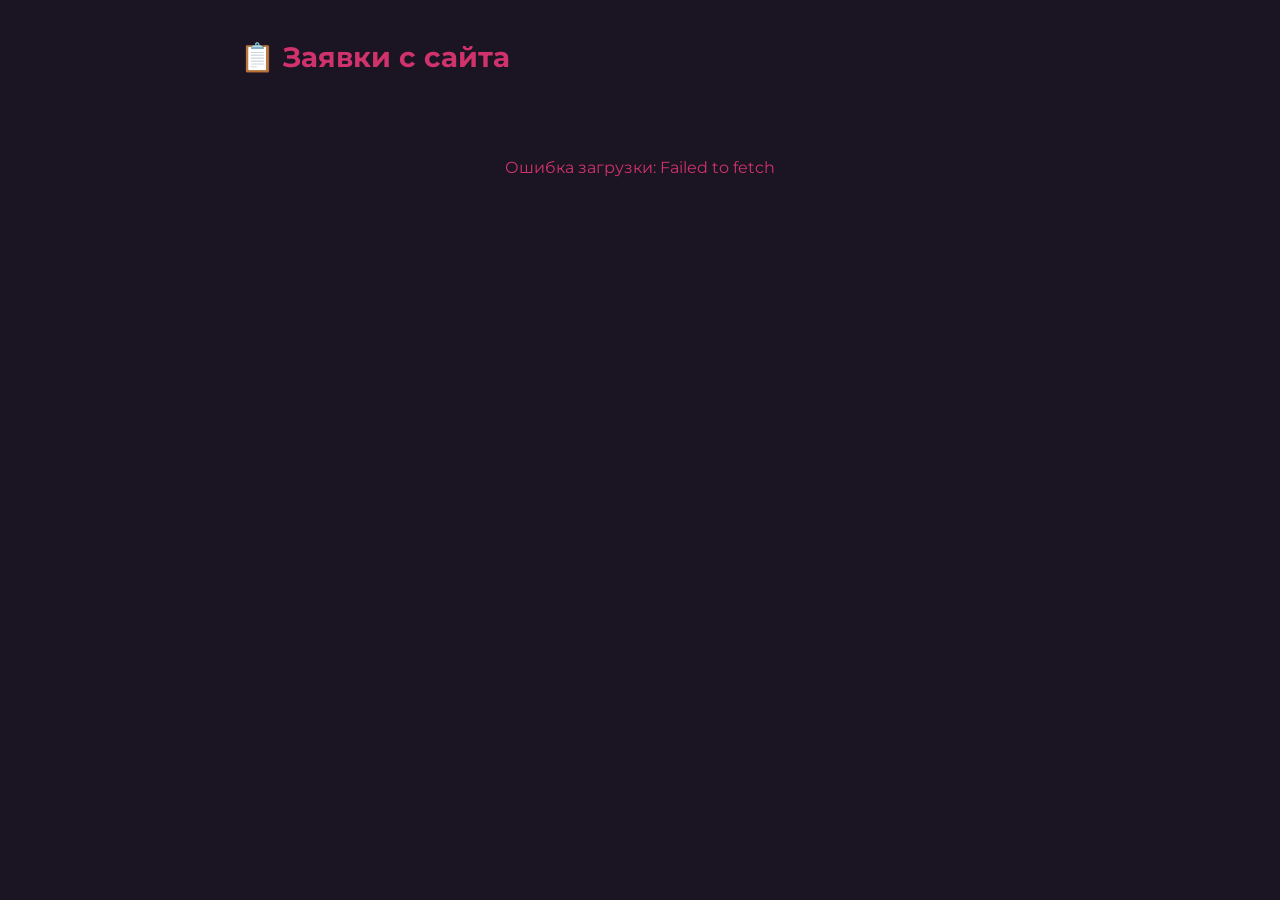
==== admin.html @ 4082be70 "Add admin panel for viewing applications" ====
<!DOCTYPE html>
<html lang="ru">
<head>
  <meta charset="UTF-8">
  <meta name="viewport" content="width=device-width, initial-scale=1.0">
  <title>Админ-панель — Заявки</title>
  <meta name="robots" content="noindex,nofollow">
  <link rel="preconnect" href="https://fonts.googleapis.com">
  <link rel="preconnect" href="https://fonts.gstatic.com" crossorigin>
  <link href="https://fonts.googleapis.com/css2?family=Montserrat:wght@400;500;600;700&display=swap" rel="stylesheet">
  <style>
    * { box-sizing: border-box; margin: 0; padding: 0; }
    body { font-family: 'Montserrat', Arial, sans-serif; background: #1a1423; color: #E5E5E5; padding: 40px 20px; }
    .container { max-width: 800px; margin: 0 auto; }
    h1 { font-size: 28px; margin-bottom: 24px; color: #D0336C; }
    .card { background: rgba(255,255,255,0.05); border: 1px solid rgba(255,255,255,0.1); border-radius: 12px; padding: 20px; margin-bottom: 16px; }
    .card-header { display: flex; justify-content: space-between; align-items: center; margin-bottom: 12px; }
    .card-name { font-size: 18px; font-weight: 700; }
    .card-date { font-size: 13px; opacity: 0.5; }
    .card-row { display: flex; gap: 8px; margin-bottom: 6px; font-size: 14px; }
    .card-label { opacity: 0.5; min-width: 80px; }
    .card-value { opacity: 0.9; }
    .empty { text-align: center; padding: 60px 20px; opacity: 0.5; }
    .empty h2 { font-size: 20px; margin-bottom: 8px; }
    .loading { text-align: center; padding: 60px; opacity: 0.6; }
    .error { text-align: center; padding: 60px; color: #D0336C; }
    .refresh { display: inline-block; padding: 10px 24px; background: #D0336C; color: #fff; border: none; border-radius: 25px; font-size: 14px; font-weight: 600; cursor: pointer; margin-bottom: 20px; transition: background .3s; }
    .refresh:hover { background: #b82c5e; }
    .stats { display: flex; gap: 16px; margin-bottom: 24px; flex-wrap: wrap; }
    .stat { background: rgba(255,255,255,0.05); border-radius: 10px; padding: 16px 24px; flex: 1; min-width: 120px; text-align: center; }
    .stat-num { font-size: 28px; font-weight: 700; color: #D0336C; }
    .stat-label { font-size: 12px; opacity: 0.5; margin-top: 4px; }
  </style>
</head>
<body>
  <div class="container">
    <h1>📋 Заявки с сайта</h1>
    <div id="app"></div>
  </div>
  <script>
    const tgToken = atob('ODg4MDMzNDAzNTpBQUhTZ0I4Z0NMTVM3OUJ3aEluOFpzU01RU0ZtWFpFTE1WWQ==');
    const chatId = '1163907662';

    function escapeHtml(text) {
      const div = document.createElement('div');
      div.textContent = text;
      return div.innerHTML;
    }

    function parseApp(text) {
      const lines = text.split('\n');
      let name = '', phone = '', email = '', message = '';
      lines.forEach(line => {
        if (line.startsWith('Имя:')) name = line.replace('Имя:', '').trim();
        if (line.startsWith('Телефон:')) phone = line.replace('Телефон:', '').trim();
        if (line.startsWith('Email:')) email = line.replace('Email:', '').trim();
        if (line.startsWith('Сообщение:')) message = line.replace('Сообщение:', '').trim();
      });
      return { name, phone, email, message };
    }

    function formatDate(ts) {
      const d = new Date(ts * 1000);
      return d.toLocaleString('ru-RU');
    }

    async function load() {
      const app = document.getElementById('app');
      app.innerHTML = '<div class="loading">Загрузка заявок...</div>';
      try {
        const res = await fetch(`https://api.telegram.org/bot${tgToken}/getUpdates`);
        const data = await res.json();
        if (!data.ok) throw new Error(data.description);
        const apps = data.result.filter(u => u.message && u.message.chat && String(u.message.chat.id) === chatId && u.message.text && !u.message.text.startsWith('/'));
        if (!apps.length) {
          app.innerHTML = '<div class="empty"><h2>Пока нет заявок</h2><p>Когда кто-то оставит заявку, она появится здесь.</p></div>';
          return;
        }
        let html = `<div class="stats"><div class="stat"><div class="stat-num">${apps.length}</div><div class="stat-label">Всего заявок</div></div></div>`;
        html += `<button class="refresh" onclick="load()">🔄 Обновить</button>`;
        apps.reverse().forEach(u => {
          const p = parseApp(u.message.text);
          html += `<div class="card">
            <div class="card-header">
              <div class="card-name">${escapeHtml(p.name || 'Без имени')}</div>
              <div class="card-date">${formatDate(u.message.date)}</div>
            </div>
            <div class="card-row"><span class="card-label">Телефон</span><span class="card-value">${escapeHtml(p.phone)}</span></div>
            <div class="card-row"><span class="card-label">Email</span><span class="card-value">${escapeHtml(p.email)}</span></div>
            ${p.message && p.message !== '—' ? `<div class="card-row"><span class="card-label">Сообщение</span><span class="card-value">${escapeHtml(p.message)}</span></div>` : ''}
          </div>`;
        });
        app.innerHTML = html;
      } catch(e) {
        app.innerHTML = `<div class="error">Ошибка загрузки: ${escapeHtml(e.message)}</div>`;
      }
    }
    load();
  </script>
</body>
</html>
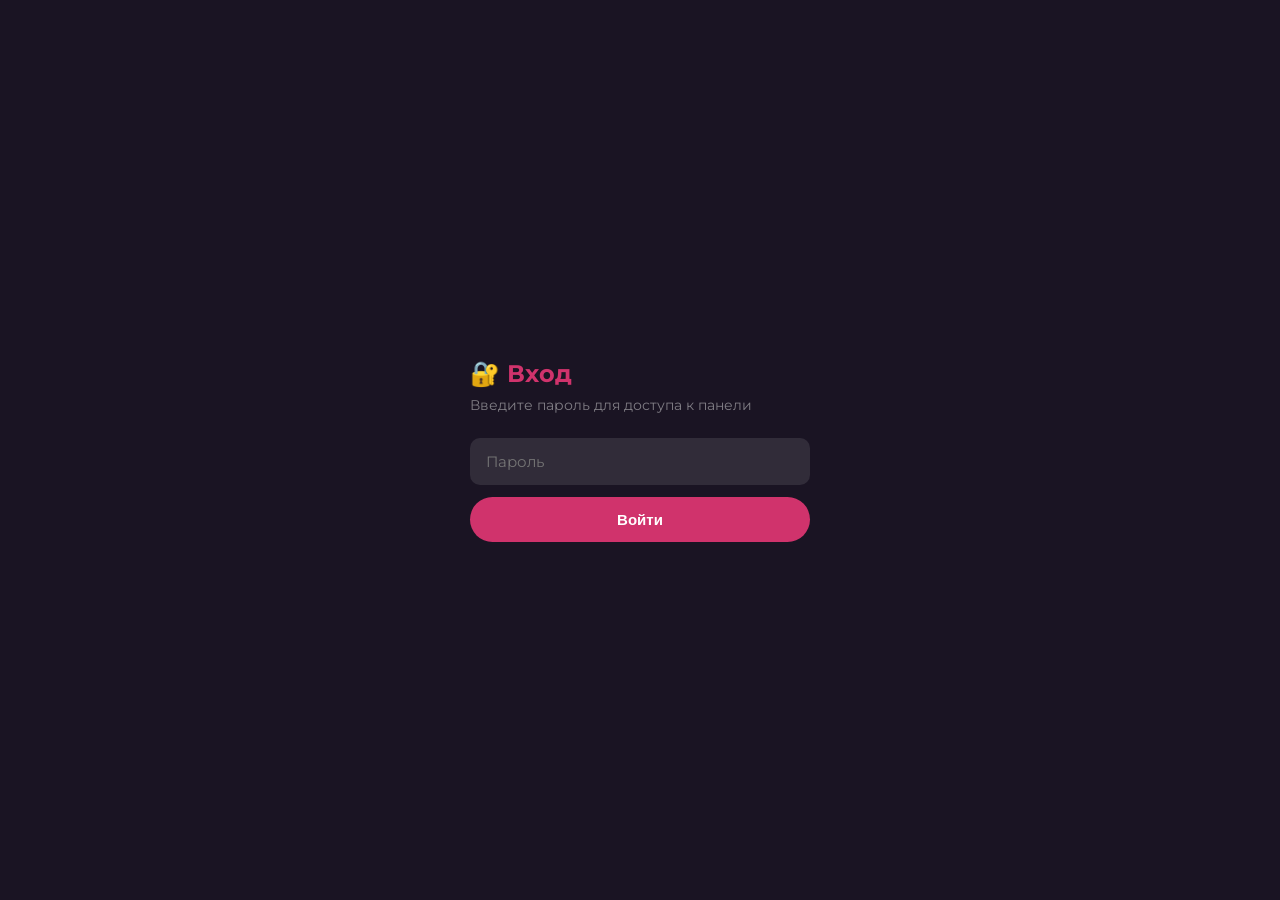
==== commit b4c0e254: "Add password-protected admin panel" ====
--- a/admin.html
+++ b/admin.html
@@ -1,101 +1,111 @@
-<!DOCTYPE html>
-<html lang="ru">
-<head>
-  <meta charset="UTF-8">
-  <meta name="viewport" content="width=device-width, initial-scale=1.0">
-  <title>Админ-панель — Заявки</title>
-  <meta name="robots" content="noindex,nofollow">
-  <link rel="preconnect" href="https://fonts.googleapis.com">
-  <link rel="preconnect" href="https://fonts.gstatic.com" crossorigin>
-  <link href="https://fonts.googleapis.com/css2?family=Montserrat:wght@400;500;600;700&display=swap" rel="stylesheet">
-  <style>
-    * { box-sizing: border-box; margin: 0; padding: 0; }
-    body { font-family: 'Montserrat', Arial, sans-serif; background: #1a1423; color: #E5E5E5; padding: 40px 20px; }
-    .container { max-width: 800px; margin: 0 auto; }
-    h1 { font-size: 28px; margin-bottom: 24px; color: #D0336C; }
-    .card { background: rgba(255,255,255,0.05); border: 1px solid rgba(255,255,255,0.1); border-radius: 12px; padding: 20px; margin-bottom: 16px; }
-    .card-header { display: flex; justify-content: space-between; align-items: center; margin-bottom: 12px; }
-    .card-name { font-size: 18px; font-weight: 700; }
-    .card-date { font-size: 13px; opacity: 0.5; }
-    .card-row { display: flex; gap: 8px; margin-bottom: 6px; font-size: 14px; }
-    .card-label { opacity: 0.5; min-width: 80px; }
-    .card-value { opacity: 0.9; }
-    .empty { text-align: center; padding: 60px 20px; opacity: 0.5; }
-    .empty h2 { font-size: 20px; margin-bottom: 8px; }
-    .loading { text-align: center; padding: 60px; opacity: 0.6; }
-    .error { text-align: center; padding: 60px; color: #D0336C; }
-    .refresh { display: inline-block; padding: 10px 24px; background: #D0336C; color: #fff; border: none; border-radius: 25px; font-size: 14px; font-weight: 600; cursor: pointer; margin-bottom: 20px; transition: background .3s; }
-    .refresh:hover { background: #b82c5e; }
-    .stats { display: flex; gap: 16px; margin-bottom: 24px; flex-wrap: wrap; }
-    .stat { background: rgba(255,255,255,0.05); border-radius: 10px; padding: 16px 24px; flex: 1; min-width: 120px; text-align: center; }
-    .stat-num { font-size: 28px; font-weight: 700; color: #D0336C; }
-    .stat-label { font-size: 12px; opacity: 0.5; margin-top: 4px; }
-  </style>
-</head>
-<body>
-  <div class="container">
-    <h1>📋 Заявки с сайта</h1>
-    <div id="app"></div>
+<!DOCTYPE html><html lang="ru"><head><meta charset="UTF-8"><meta name="viewport" content="width=device-width,initial-scale=1.0"><title>Админ-панель</title><meta name="robots" content="noindex,nofollow"><link rel="preconnect" href="https://fonts.googleapis.com"><link rel="preconnect" href="https://fonts.gstatic.com" crossorigin><link href="https://fonts.googleapis.com/css2?family=Montserrat:wght@400;500;600;700&display=swap" rel="stylesheet"><style>
+*{box-sizing:border-box;margin:0;padding:0}body{font-family:'Montserrat',Arial,sans-serif;background:#1a1423;color:#E5E5E5;min-height:100vh;display:flex;align-items:center;justify-content:center}
+.login-wrap{max-width:380px;width:100%;padding:20px}
+.login-wrap h1{font-size:24px;margin-bottom:8px;color:#D0336C}
+.login-wrap p{font-size:14px;opacity:.5;margin-bottom:24px}
+.login-input{width:100%;padding:14px 16px;font-family:inherit;font-size:15px;border:none;border-radius:10px;background:rgba(255,255,255,.1);color:#E5E5E5;outline:none;margin-bottom:12px}
+.login-input:focus{background:rgba(255,255,255,.15)}
+.login-btn{width:100%;padding:14px;background:#D0336C;color:#fff;border:none;border-radius:25px;font-size:15px;font-weight:600;cursor:pointer;transition:background .3s}
+.login-btn:hover{background:#b82c5e}
+.login-error{color:#D0336C;font-size:13px;margin-top:10px;text-align:center;display:none}
+.container{max-width:800px;width:100%;padding:40px 20px;margin:0 auto;display:none}
+h1{font-size:28px;margin-bottom:24px;color:#D0336C}
+.card{background:rgba(255,255,255,.05);border:1px solid rgba(255,255,255,.1);border-radius:12px;padding:20px;margin-bottom:16px}
+.card-header{display:flex;justify-content:space-between;align-items:center;margin-bottom:12px}
+.card-name{font-size:18px;font-weight:700}
+.card-date{font-size:13px;opacity:.5}
+.card-row{display:flex;gap:8px;margin-bottom:6px;font-size:14px}
+.card-label{opacity:.5;min-width:80px}
+.card-value{opacity:.9}
+.empty{text-align:center;padding:60px 20px;opacity:.5}
+.empty h2{font-size:20px;margin-bottom:8px}
+.loading{text-align:center;padding:60px;opacity:.6}
+.error{text-align:center;padding:60px;color:#D0336C}
+.refresh{display:inline-block;padding:10px 24px;background:#D0336C;color:#fff;border:none;border-radius:25px;font-size:14px;font-weight:600;cursor:pointer;margin-bottom:20px;transition:background .3s}
+.refresh:hover{background:#b82c5e}.logout{display:inline-block;padding:10px 24px;background:transparent;color:#E5E5E5;border:1px solid rgba(255,255,255,.2);border-radius:25px;font-size:14px;cursor:pointer;margin-left:10px;transition:background .3s}
+.logout:hover{background:rgba(255,255,255,.05)}
+.stats{display:flex;gap:16px;margin-bottom:24px;flex-wrap:wrap}
+.stat{background:rgba(255,255,255,.05);border-radius:10px;padding:16px 24px;flex:1;min-width:120px;text-align:center}
+.stat-num{font-size:28px;font-weight:700;color:#D0336C}
+.stat-label{font-size:12px;opacity:.5;margin-top:4px}
+.toolbar{display:flex;align-items:center;margin-bottom:20px}
+</style></head><body>
+
+<div class="login-wrap" id="loginWrap">
+  <h1>🔐 Вход</h1>
+  <p>Введите пароль для доступа к панели</p>
+  <input type="password" class="login-input" id="passInput" placeholder="Пароль" onkeydown="if(event.key==='Enter')checkPass()">
+  <button class="login-btn" onclick="checkPass()">Войти</button>
+  <div class="login-error" id="loginError">Неверный пароль</div>
+</div>
+
+<div class="container" id="adminPanel">
+  <h1>📋 Заявки с сайта</h1>
+  <div class="toolbar">
+    <button class="refresh" onclick="load()">🔄 Обновить</button>
+    <button class="logout" onclick="logout()">Выйти</button>
   </div>
-  <script>
-    const tgToken = atob('ODg4MDMzNDAzNTpBQUhTZ0I4Z0NMTVM3OUJ3aEluOFpzU01RU0ZtWFpFTE1WWQ==');
-    const chatId = '1163907662';
+  <div id="app"><div class="loading">Загрузка заявок...</div></div>
+</div>
 
-    function escapeHtml(text) {
-      const div = document.createElement('div');
-      div.textContent = text;
-      return div.innerHTML;
-    }
+<script>
+const tgToken = atob('ODg4MDMzNDAzNTpBQUhTZ0I4Z0NMTVM3OUJ3aEluOFpzU01RU0ZtWFpFTE1WWQ==');
+const chatId = '1163907662';
 
-    function parseApp(text) {
-      const lines = text.split('\n');
-      let name = '', phone = '', email = '', message = '';
-      lines.forEach(line => {
-        if (line.startsWith('Имя:')) name = line.replace('Имя:', '').trim();
-        if (line.startsWith('Телефон:')) phone = line.replace('Телефон:', '').trim();
-        if (line.startsWith('Email:')) email = line.replace('Email:', '').trim();
-        if (line.startsWith('Сообщение:')) message = line.replace('Сообщение:', '').trim();
-      });
-      return { name, phone, email, message };
-    }
+function checkPass() {
+  const pass = document.getElementById('passInput').value;
+  if (pass === 'admin123') {
+    document.getElementById('loginWrap').style.display = 'none';
+    document.getElementById('adminPanel').style.display = 'block';
+    document.cookie = 'admin_auth=1;path=/;max-age=' + (86400*7);
+    load();
+  } else {
+    document.getElementById('loginError').style.display = 'block';
+  }
+}
 
-    function formatDate(ts) {
-      const d = new Date(ts * 1000);
-      return d.toLocaleString('ru-RU');
-    }
+function logout() {
+  document.cookie = 'admin_auth=;path=/;max-age=0';
+  document.getElementById('adminPanel').style.display = 'none';
+  document.getElementById('loginWrap').style.display = 'block';
+  document.getElementById('passInput').value = '';
+  document.getElementById('loginError').style.display = 'none';
+}
 
-    async function load() {
-      const app = document.getElementById('app');
-      app.innerHTML = '<div class="loading">Загрузка заявок...</div>';
-      try {
-        const res = await fetch(`https://api.telegram.org/bot${tgToken}/getUpdates`);
-        const data = await res.json();
-        if (!data.ok) throw new Error(data.description);
-        const apps = data.result.filter(u => u.message && u.message.chat && String(u.message.chat.id) === chatId && u.message.text && !u.message.text.startsWith('/'));
-        if (!apps.length) {
-          app.innerHTML = '<div class="empty"><h2>Пока нет заявок</h2><p>Когда кто-то оставит заявку, она появится здесь.</p></div>';
-          return;
-        }
-        let html = `<div class="stats"><div class="stat"><div class="stat-num">${apps.length}</div><div class="stat-label">Всего заявок</div></div></div>`;
-        html += `<button class="refresh" onclick="load()">🔄 Обновить</button>`;
-        apps.reverse().forEach(u => {
-          const p = parseApp(u.message.text);
-          html += `<div class="card">
-            <div class="card-header">
-              <div class="card-name">${escapeHtml(p.name || 'Без имени')}</div>
-              <div class="card-date">${formatDate(u.message.date)}</div>
-            </div>
-            <div class="card-row"><span class="card-label">Телефон</span><span class="card-value">${escapeHtml(p.phone)}</span></div>
-            <div class="card-row"><span class="card-label">Email</span><span class="card-value">${escapeHtml(p.email)}</span></div>
-            ${p.message && p.message !== '—' ? `<div class="card-row"><span class="card-label">Сообщение</span><span class="card-value">${escapeHtml(p.message)}</span></div>` : ''}
-          </div>`;
-        });
-        app.innerHTML = html;
-      } catch(e) {
-        app.innerHTML = `<div class="error">Ошибка загрузки: ${escapeHtml(e.message)}</div>`;
-      }
-    }
-    load();
-  </script>
-</body>
-</html>
+if (document.cookie.split(';').some(c => c.trim().startsWith('admin_auth=1'))) {
+  document.getElementById('loginWrap').style.display = 'none';
+  document.getElementById('adminPanel').style.display = 'block';
+  load();
+}
+
+function escapeHtml(t){const d=document.createElement('div');d.textContent=t;return d.innerHTML}
+function formatDate(ts){return new Date(ts*1000).toLocaleString('ru-RU')}
+
+function parseApp(text) {
+  const lines = text.split('\n'); let name='',phone='',email='',message='';
+  lines.forEach(l=>{
+    if(l.startsWith('Имя:')) name=l.replace('Имя:','').trim();
+    if(l.startsWith('Телефон:')) phone=l.replace('Телефон:','').trim();
+    if(l.startsWith('Email:')) email=l.replace('Email:','').trim();
+    if(l.startsWith('Сообщение:')) message=l.replace('Сообщение:','').trim();
+  });
+  return {name,phone,email,message};
+}
+
+async function load() {
+  const app=document.getElementById('app');app.innerHTML='<div class="loading">Загрузка заявок...</div>';
+  try{
+    const res=await fetch(`https://api.telegram.org/bot${tgToken}/getUpdates`);
+    const d=await res.json();if(!d.ok)throw new Error(d.description);
+    const apps=d.result.filter(u=>u.message&&u.message.chat&&String(u.message.chat.id)===chatId&&u.message.text&&!u.message.text.startsWith('/'));
+    if(!apps.length){app.innerHTML='<div class="empty"><h2>Пока нет заявок</h2><p>Когда кто-то оставит заявку, она появится здесь.</p></div>';return}
+    let html=`<div class="stats"><div class="stat"><div class="stat-num">${apps.length}</div><div class="stat-label">Всего заявок</div></div></div>`;
+    apps.reverse().forEach(u=>{
+      const p=parseApp(u.message.text);
+      html+=`<div class="card"><div class="card-header"><div class="card-name">${escapeHtml(p.name||'Без имени')}</div><div class="card-date">${formatDate(u.message.date)}</div></div><div class="card-row"><span class="card-label">Телефон</span><span class="card-value">${escapeHtml(p.phone)}</span></div><div class="card-row"><span class="card-label">Email</span><span class="card-value">${escapeHtml(p.email)}</span></div>${p.message&&p.message!=='—'?`<div class="card-row"><span class="card-label">Сообщение</span><span class="card-value">${escapeHtml(p.message)}</span></div>`:''}</div>`
+    });
+    app.innerHTML=html;
+  }catch(e){app.innerHTML=`<div class="error">Ошибка загрузки: ${escapeHtml(e.message)}</div>`}
+}
+</script>
+</body></html>
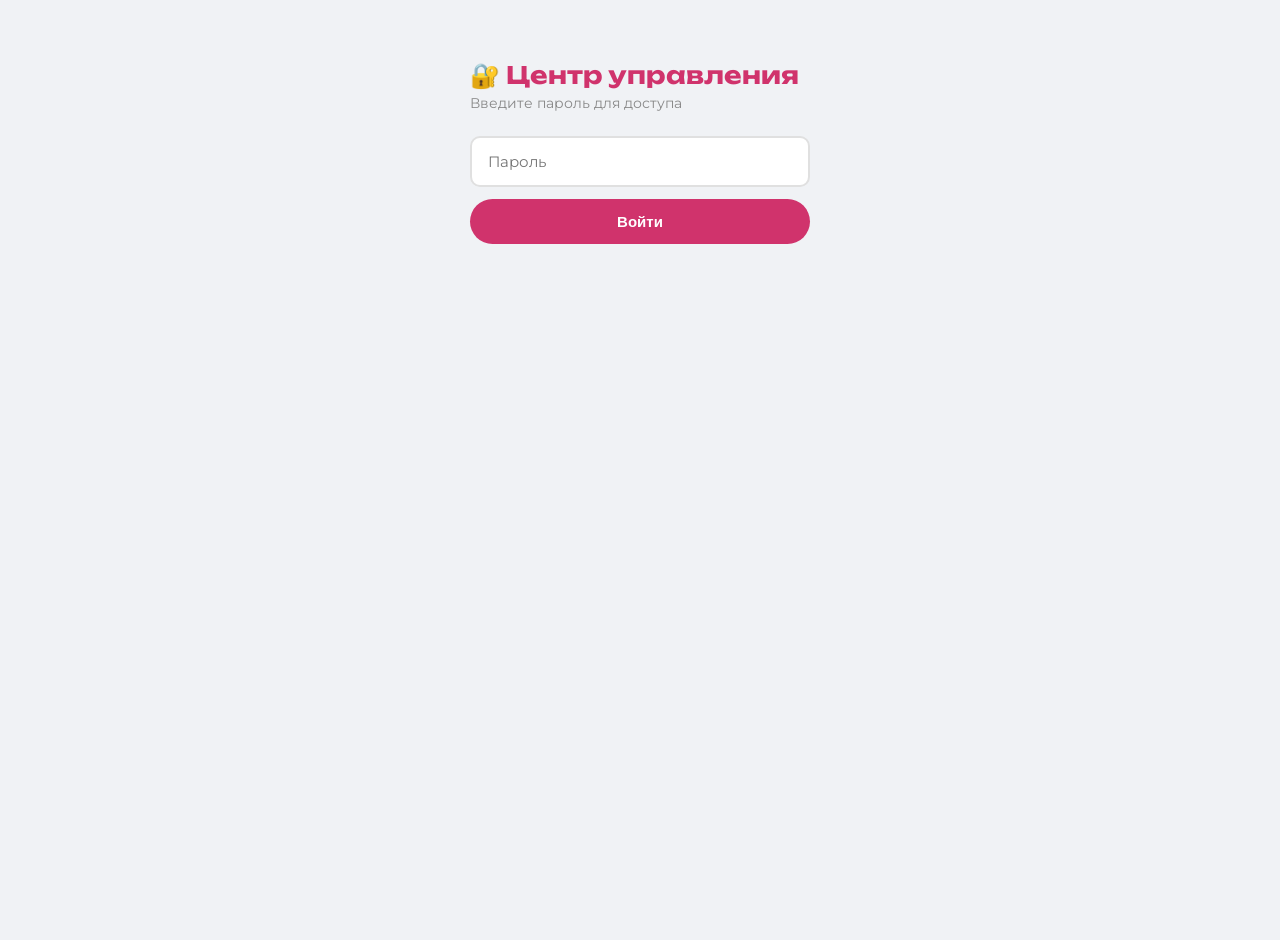
==== commit 220e01da: "Redesign admin panel: spaceship cockpit dashboard" ====
--- a/admin.html
+++ b/admin.html
@@ -1,111 +1,150 @@
-<!DOCTYPE html><html lang="ru"><head><meta charset="UTF-8"><meta name="viewport" content="width=device-width,initial-scale=1.0"><title>Админ-панель</title><meta name="robots" content="noindex,nofollow"><link rel="preconnect" href="https://fonts.googleapis.com"><link rel="preconnect" href="https://fonts.gstatic.com" crossorigin><link href="https://fonts.googleapis.com/css2?family=Montserrat:wght@400;500;600;700&display=swap" rel="stylesheet"><style>
-*{box-sizing:border-box;margin:0;padding:0}body{font-family:'Montserrat',Arial,sans-serif;background:#1a1423;color:#E5E5E5;min-height:100vh;display:flex;align-items:center;justify-content:center}
-.login-wrap{max-width:380px;width:100%;padding:20px}
-.login-wrap h1{font-size:24px;margin-bottom:8px;color:#D0336C}
-.login-wrap p{font-size:14px;opacity:.5;margin-bottom:24px}
-.login-input{width:100%;padding:14px 16px;font-family:inherit;font-size:15px;border:none;border-radius:10px;background:rgba(255,255,255,.1);color:#E5E5E5;outline:none;margin-bottom:12px}
-.login-input:focus{background:rgba(255,255,255,.15)}
+<!DOCTYPE html><html lang="ru"><head><meta charset="UTF-8"><meta name="viewport" content="width=device-width,initial-scale=1.0"><title>Центр управления — Tretyakov Coach</title><meta name="robots" content="noindex,nofollow"><link rel="preconnect" href="https://fonts.googleapis.com"><link rel="preconnect" href="https://fonts.gstatic.com" crossorigin><link href="https://fonts.googleapis.com/css2?family=Montserrat:wght@400;500;600;700&family=Unbounded:wght@700&display=swap" rel="stylesheet"><style>
+*{box-sizing:border-box;margin:0;padding:0}
+body{font-family:'Montserrat',Arial,sans-serif;background:#f0f2f5;color:#1a1a2e;min-height:100vh}
+::-webkit-scrollbar{width:6px}::-webkit-scrollbar-track{background:transparent}::-webkit-scrollbar-thumb{background:#ccc;border-radius:3px}
+
+/* Login */
+.login-wrap{max-width:380px;width:100%;padding:20px;margin:40px auto}
+.login-wrap h1{font-family:'Unbounded',sans-serif;font-size:24px;margin-bottom:4px;color:#D0336C}
+.login-wrap p{font-size:14px;color:#888;margin-bottom:24px}
+.login-input{width:100%;padding:14px 16px;font-family:inherit;font-size:15px;border:2px solid #e0e0e0;border-radius:10px;background:#fff;color:#1a1a2e;outline:none;margin-bottom:12px;transition:border-color .3s}
+.login-input:focus{border-color:#D0336C}
 .login-btn{width:100%;padding:14px;background:#D0336C;color:#fff;border:none;border-radius:25px;font-size:15px;font-weight:600;cursor:pointer;transition:background .3s}
 .login-btn:hover{background:#b82c5e}
+.login-btn+.login-btn{margin-top:8px;background:transparent;border:2px solid #ddd;color:#666}
+.login-btn+.login-btn:hover{background:#f5f5f5}
 .login-error{color:#D0336C;font-size:13px;margin-top:10px;text-align:center;display:none}
-.container{max-width:800px;width:100%;padding:40px 20px;margin:0 auto;display:none}
-h1{font-size:28px;margin-bottom:24px;color:#D0336C}
-.card{background:rgba(255,255,255,.05);border:1px solid rgba(255,255,255,.1);border-radius:12px;padding:20px;margin-bottom:16px}
-.card-header{display:flex;justify-content:space-between;align-items:center;margin-bottom:12px}
-.card-name{font-size:18px;font-weight:700}
-.card-date{font-size:13px;opacity:.5}
-.card-row{display:flex;gap:8px;margin-bottom:6px;font-size:14px}
-.card-label{opacity:.5;min-width:80px}
-.card-value{opacity:.9}
-.empty{text-align:center;padding:60px 20px;opacity:.5}
-.empty h2{font-size:20px;margin-bottom:8px}
-.loading{text-align:center;padding:60px;opacity:.6}
+
+/* Dashboard */
+.header{background:#fff;border-bottom:1px solid #e8e8e8;padding:16px 24px;display:flex;align-items:center;justify-content:space-between;flex-wrap:wrap;gap:12px}
+.header h1{font-family:'Unbounded',sans-serif;font-size:18px;color:#1a1a2e;letter-spacing:1px}
+.header h1 span{color:#D0336C}
+.header-actions{display:flex;gap:8px;flex-wrap:wrap}
+.header-btn{padding:8px 18px;border-radius:20px;font-size:13px;font-weight:600;cursor:pointer;transition:all .3s;border:none;font-family:inherit}
+.header-btn.primary{background:#D0336C;color:#fff}
+.header-btn.primary:hover{background:#b82c5e}
+.header-btn.secondary{background:#f0f2f5;color:#555}
+.header-btn.secondary:hover{background:#e0e0e0}
+.header-btn.outline{background:transparent;border:1.5px solid #ddd;color:#666}
+.header-btn.outline:hover{background:#f5f5f5}
+
+.dashboard{padding:24px;max-width:1200px;margin:0 auto}
+
+/* Stats Grid */
+.stats-grid{display:grid;grid-template-columns:repeat(auto-fit,minmax(200px,1fr));gap:16px;margin-bottom:24px}
+.stat-card{background:#fff;border-radius:14px;padding:20px;border:1px solid #e8e8e8;position:relative;overflow:hidden}
+.stat-card::before{content:'';position:absolute;top:0;left:0;right:0;height:3px;background:#D0336C;opacity:.5}
+.stat-card .stat-icon{font-size:24px;margin-bottom:8px}
+.stat-card .stat-value{font-size:28px;font-weight:700;color:#1a1a2e;font-family:'Unbounded',sans-serif}
+.stat-card .stat-label{font-size:12px;color:#999;margin-top:4px;text-transform:uppercase;letter-spacing:1px}
+.stat-card .stat-trend{font-size:11px;margin-top:6px;color:#4CAF50}
+
+/* Content Tabs */
+.tabs{display:flex;gap:4px;margin-bottom:20px;background:#fff;border-radius:12px;padding:4px;border:1px solid #e8e8e8;flex-wrap:wrap}
+.tab{padding:10px 20px;border-radius:10px;font-size:13px;font-weight:600;cursor:pointer;transition:all .3s;background:transparent;color:#888;border:none;font-family:inherit}
+.tab:hover{color:#1a1a2e;background:#f5f5f5}
+.tab.active{background:#D0336C;color:#fff}
+.tab.active:hover{background:#b82c5e}
+
+/* Cards */
+.card{background:#fff;border-radius:14px;padding:20px;margin-bottom:14px;border:1px solid #e8e8e8;transition:box-shadow .3s}
+.card:hover{box-shadow:0 4px 20px rgba(0,0,0,.04)}
+.card-header{display:flex;justify-content:space-between;align-items:center;margin-bottom:10px}
+.card-name{font-size:16px;font-weight:600;color:#1a1a2e}
+.card-date{font-size:12px;color:#aaa}
+.card-row{display:flex;gap:8px;margin-bottom:4px;font-size:14px}
+.card-label{color:#999;min-width:80px}
+.card-value{color:#1a1a2e}
+
+.empty{text-align:center;padding:60px 20px;color:#999}
+.empty h2{font-size:18px;margin-bottom:8px;color:#666}
+.loading{text-align:center;padding:60px;color:#999}
 .error{text-align:center;padding:60px;color:#D0336C}
-.refresh{display:inline-block;padding:10px 24px;background:#D0336C;color:#fff;border:none;border-radius:25px;font-size:14px;font-weight:600;cursor:pointer;margin-bottom:20px;transition:background .3s}
-.refresh:hover{background:#b82c5e}.logout{display:inline-block;padding:10px 24px;background:transparent;color:#E5E5E5;border:1px solid rgba(255,255,255,.2);border-radius:25px;font-size:14px;cursor:pointer;margin-left:10px;transition:background .3s}
-.logout:hover{background:rgba(255,255,255,.05)}
-.stats{display:flex;gap:16px;margin-bottom:24px;flex-wrap:wrap}
-.stat{background:rgba(255,255,255,.05);border-radius:10px;padding:16px 24px;flex:1;min-width:120px;text-align:center}
-.stat-num{font-size:28px;font-weight:700;color:#D0336C}
-.stat-label{font-size:12px;opacity:.5;margin-top:4px}
-.toolbar{display:flex;align-items:center;margin-bottom:20px}
+
+/* Drafts */
+.draft-item{display:flex;justify-content:space-between;align-items:center;padding:12px 16px;background:#fafafa;border-radius:10px;margin-bottom:8px}
+.draft-field{font-size:13px;color:#999;min-width:100px}
+.draft-value{font-size:14px;color:#1a1a2e;font-weight:500;word-break:break-word}
+
+/* Modal */
+.modal-overlay{display:none;position:fixed;inset:0;background:rgba(0,0,0,.4);align-items:center;justify-content:center;z-index:999;padding:20px}
+.modal-overlay.active{display:flex}
+.modal{background:#fff;border-radius:16px;padding:32px;max-width:420px;width:100%;box-shadow:0 20px 60px rgba(0,0,0,.1)}
+.modal h2{font-size:20px;margin-bottom:16px}
+.modal .login-input{margin-bottom:12px}
+.modal .login-error{margin-bottom:8px}
 </style></head><body>
 
 <div class="login-wrap" id="loginWrap">
-  <h1>🔐 Вход</h1>
-  <p>Введите пароль для доступа к панели</p>
+  <h1>🔐 Центр управления</h1>
+  <p>Введите пароль для доступа</p>
   <input type="password" class="login-input" id="passInput" placeholder="Пароль" onkeydown="if(event.key==='Enter')checkPass()">
   <button class="login-btn" onclick="checkPass()">Войти</button>
   <div class="login-error" id="loginError">Неверный пароль</div>
 </div>
 
-<div class="container" id="adminPanel">
-  <h1>📋 Заявки с сайта</h1>
-  <div class="toolbar">
-    <button class="refresh" onclick="load()">🔄 Обновить</button>
-    <button class="logout" onclick="logout()">Выйти</button>
+<div id="dashboardWrap" style="display:none">
+  <div class="header">
+    <h1>🚀 <span>Tretyakov</span> Coach · Центр управления</h1>
+    <div class="header-actions">
+      <button class="header-btn primary" onclick="load()">🔄 Обновить</button>
+      <button class="header-btn outline" onclick="showSettings()">⚙️</button>
+      <button class="header-btn secondary" onclick="logout()">Выйти</button>
+    </div>
   </div>
-  <div id="app"><div class="loading">Загрузка заявок...</div></div>
+  <div class="dashboard">
+    <div class="stats-grid" id="statsGrid">
+      <div class="stat-card"><div class="stat-icon">📩</div><div class="stat-value" id="statApps">0</div><div class="stat-label">Заявок</div></div>
+      <div class="stat-card"><div class="stat-icon">📝</div><div class="stat-value" id="statDrafts">0</div><div class="stat-label">Черновиков</div></div>
+      <div class="stat-card"><div class="stat-icon">👥</div><div class="stat-value" id="statVisitors">—</div><div class="stat-label">Посетителей сегодня</div></div>
+      <div class="stat-card"><div class="stat-icon">📄</div><div class="stat-value" id="statViews">—</div><div class="stat-label">Просмотров</div></div>
+    </div>
+
+    <div class="tabs" id="tabs">
+      <button class="tab active" onclick="switchTab('requests',this)">📩 Заявки</button>
+      <button class="tab" onclick="switchTab('drafts',this)">📝 Черновики</button>
+    </div>
+    <div id="app"><div class="loading">Загрузка...</div></div>
+  </div>
+</div>
+
+<div class="modal-overlay" id="settingsModal">
+  <div class="modal">
+    <h2>⚙️ Настройки</h2>
+    <input type="password" class="login-input" id="oldPass" placeholder="Старый пароль">
+    <input type="password" class="login-input" id="newPass" placeholder="Новый пароль">
+    <input type="password" class="login-input" id="confirmPass" placeholder="Повторите пароль">
+    <div class="login-error" id="settingsError"></div>
+    <button class="login-btn" onclick="changePass()">Сохранить</button>
+    <button class="login-btn" onclick="closeSettings()">Отмена</button>
+  </div>
 </div>
 
 <script>
-const tgToken = atob('ODg4MDMzNDAzNTpBQUhTZ0I4Z0NMTVM3OUJ3aEluOFpzU01RU0ZtWFpFTE1WWQ==');
-const chatId = '1163907662';
+var tgToken = atob('ODg4MDMzNDAzNTpBQUhTZ0I4Z0NMTVM3OUJ3aEluOFpzU01RU0ZtWFpFTE1WWQ==');
+var chatId = '1163907662';
+var currentTab = 'requests';
 
-function checkPass() {
-  const pass = document.getElementById('passInput').value;
-  if (pass === 'admin123') {
-    document.getElementById('loginWrap').style.display = 'none';
-    document.getElementById('adminPanel').style.display = 'block';
-    document.cookie = 'admin_auth=1;path=/;max-age=' + (86400*7);
-    load();
-  } else {
-    document.getElementById('loginError').style.display = 'block';
-  }
-}
+function checkPass(){var p=document.getElementById('passInput').value;var ap=localStorage.getItem('admin_pass')||'admin123';if(p===ap){document.getElementById('loginWrap').style.display='none';document.getElementById('dashboardWrap').style.display='block';document.cookie='admin_auth=1;path=/;max-age='+(86400*7);load()}else{document.getElementById('loginError').style.display='block'}}
+function logout(){document.cookie='admin_auth=;path=/;max-age=0';document.getElementById('dashboardWrap').style.display='none';document.getElementById('loginWrap').style.display='block';document.getElementById('passInput').value='';document.getElementById('loginError').style.display='none'}
+if(document.cookie.split(';').some(function(c){return c.trim().startsWith('admin_auth=1')})){document.getElementById('loginWrap').style.display='none';document.getElementById('dashboardWrap').style.display='block';load()}
+function showSettings(){document.getElementById('settingsModal').classList.add('active')}
+function closeSettings(){document.getElementById('settingsModal').classList.remove('active');document.getElementById('settingsError').style.display='none'}
+function changePass(){var o=document.getElementById('oldPass').value,n=document.getElementById('newPass').value,c=document.getElementById('confirmPass').value;var p=localStorage.getItem('admin_pass')||'admin123';if(o!==p){document.getElementById('settingsError').textContent='Старый пароль неверный';document.getElementById('settingsError').style.display='block';return}if(n.length<4){document.getElementById('settingsError').textContent='Минимум 4 символа';document.getElementById('settingsError').style.display='block';return}if(n!==c){document.getElementById('settingsError').textContent='Пароли не совпадают';document.getElementById('settingsError').style.display='block';return}localStorage.setItem('admin_pass',n);closeSettings();alert('Пароль изменён!')}
+function switchTab(tab,btn){currentTab=tab;document.querySelectorAll('.tab').forEach(function(t){t.classList.remove('active')});btn.classList.add('active');load()}
+function escapeHtml(t){var d=document.createElement('div');d.textContent=t;return d.innerHTML}
+function formatDate(ts){return new Date(ts*1000).toLocaleString('ru-RU')}
+function parseApp(text){var lines=text.split('\n');var r={name:'',phone:'',email:'',message:''};lines.forEach(function(l){if(l.startsWith('Имя:'))r.name=l.replace('Имя:','').trim();if(l.startsWith('Телефон:'))r.phone=l.replace('Телефон:','').trim();if(l.startsWith('Email:'))r.email=l.replace('Email:','').trim();if(l.startsWith('Сообщение:'))r.message=l.replace('Сообщение:','').trim()});return r}
+function showDrafts(){var d=JSON.parse(localStorage.getItem('formDrafts')||'{}');var keys=Object.keys(d);var app=document.getElementById('app');document.getElementById('statDrafts').textContent=keys.length;if(!keys.length){app.innerHTML='<div class=\"empty\"><h2>Нет черновиков</h2><p>Данные не сохранялись.</p></div>';return}
+var html='';keys.forEach(function(k){html+='<div class=\"draft-item\"><span class=\"draft-field\">'+k+'</span><span class=\"draft-value\">'+escapeHtml(d[k])+'</span></div>'});app.innerHTML=html}
 
-function logout() {
-  document.cookie = 'admin_auth=;path=/;max-age=0';
-  document.getElementById('adminPanel').style.display = 'none';
-  document.getElementById('loginWrap').style.display = 'block';
-  document.getElementById('passInput').value = '';
-  document.getElementById('loginError').style.display = 'none';
-}
-
-if (document.cookie.split(';').some(c => c.trim().startsWith('admin_auth=1'))) {
-  document.getElementById('loginWrap').style.display = 'none';
-  document.getElementById('adminPanel').style.display = 'block';
-  load();
-}
-
-function escapeHtml(t){const d=document.createElement('div');d.textContent=t;return d.innerHTML}
-function formatDate(ts){return new Date(ts*1000).toLocaleString('ru-RU')}
-
-function parseApp(text) {
-  const lines = text.split('\n'); let name='',phone='',email='',message='';
-  lines.forEach(l=>{
-    if(l.startsWith('Имя:')) name=l.replace('Имя:','').trim();
-    if(l.startsWith('Телефон:')) phone=l.replace('Телефон:','').trim();
-    if(l.startsWith('Email:')) email=l.replace('Email:','').trim();
-    if(l.startsWith('Сообщение:')) message=l.replace('Сообщение:','').trim();
-  });
-  return {name,phone,email,message};
-}
-
-async function load() {
-  const app=document.getElementById('app');app.innerHTML='<div class="loading">Загрузка заявок...</div>';
-  try{
-    const res=await fetch(`https://api.telegram.org/bot${tgToken}/getUpdates`);
-    const d=await res.json();if(!d.ok)throw new Error(d.description);
-    const apps=d.result.filter(u=>u.message&&u.message.chat&&String(u.message.chat.id)===chatId&&u.message.text&&!u.message.text.startsWith('/'));
-    if(!apps.length){app.innerHTML='<div class="empty"><h2>Пока нет заявок</h2><p>Когда кто-то оставит заявку, она появится здесь.</p></div>';return}
-    let html=`<div class="stats"><div class="stat"><div class="stat-num">${apps.length}</div><div class="stat-label">Всего заявок</div></div></div>`;
-    apps.reverse().forEach(u=>{
-      const p=parseApp(u.message.text);
-      html+=`<div class="card"><div class="card-header"><div class="card-name">${escapeHtml(p.name||'Без имени')}</div><div class="card-date">${formatDate(u.message.date)}</div></div><div class="card-row"><span class="card-label">Телефон</span><span class="card-value">${escapeHtml(p.phone)}</span></div><div class="card-row"><span class="card-label">Email</span><span class="card-value">${escapeHtml(p.email)}</span></div>${p.message&&p.message!=='—'?`<div class="card-row"><span class="card-label">Сообщение</span><span class="card-value">${escapeHtml(p.message)}</span></div>`:''}</div>`
-    });
-    app.innerHTML=html;
-  }catch(e){app.innerHTML=`<div class="error">Ошибка загрузки: ${escapeHtml(e.message)}</div>`}
-}
-</script>
-</body></html>
+async function load(){var app=document.getElementById('app');app.innerHTML='<div class=\"loading\">Загрузка...</div>';try{
+  var res=await fetch('https://api.telegram.org/bot'+tgToken+'/getUpdates');var d=await res.json();if(!d.ok)throw new Error(d.description);
+  var apps=d.result.filter(function(u){return u.message&&u.message.chat&&String(u.message.chat.id)===chatId&&u.message.text&&!u.message.text.startsWith('/')});
+  document.getElementById('statApps').textContent=apps.length;
+  var drafts=JSON.parse(localStorage.getItem('formDrafts')||'{}');document.getElementById('statDrafts').textContent=Object.keys(drafts).length;
+  if(currentTab==='drafts'){showDrafts();return}
+  if(!apps.length){app.innerHTML='<div class=\"empty\"><h2>Пока нет заявок</h2></div>';return}
+  var html='';apps.reverse().forEach(function(u){var p=parseApp(u.message.text);html+='<div class=\"card\"><div class=\"card-header\"><div class=\"card-name\">'+escapeHtml(p.name||'Без имени')+'</div><div class=\"card-date\">'+formatDate(u.message.date)+'</div></div><div class=\"card-row\"><span class=\"card-label\">📞</span><span class=\"card-value\">'+escapeHtml(p.phone)+'</span></div><div class=\"card-row\"><span class=\"card-label\">✉️</span><span class=\"card-value\">'+escapeHtml(p.email)+'</span></div>'+(p.message&&p.message!=='—'?'<div class=\"card-row\"><span class=\"card-label\">💬</span><span class=\"card-value\">'+escapeHtml(p.message)+'</span></div>':'')+'</div>'});app.innerHTML=html
+}catch(e){app.innerHTML='<div class=\"error\">Ошибка: '+escapeHtml(e.message)+'</div>'}}
+</script></body></html>
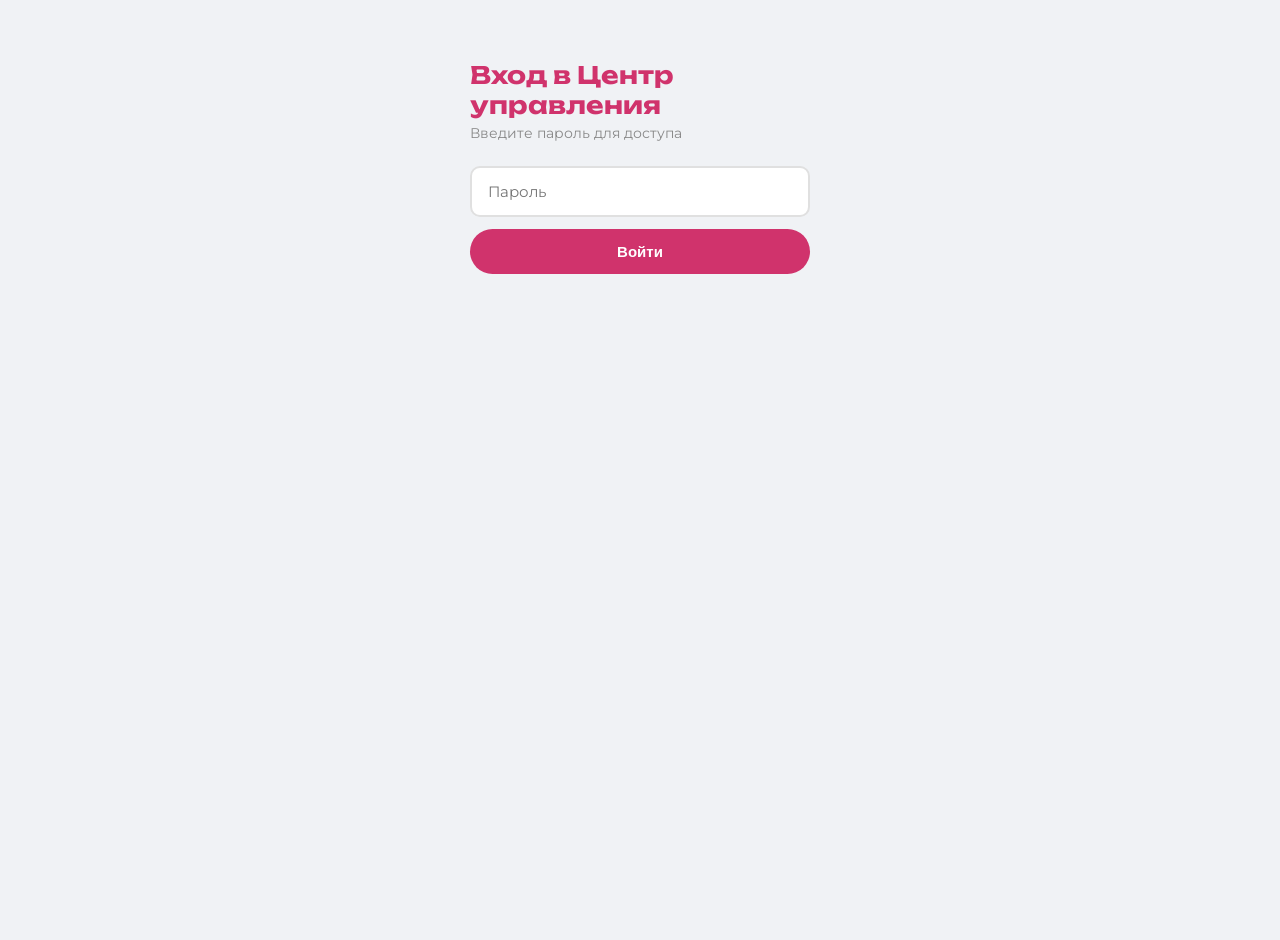
==== commit 9714a346: "Fix admin page JS" ====
--- a/admin.html
+++ b/admin.html
@@ -1,9 +1,6 @@
-<!DOCTYPE html><html lang="ru"><head><meta charset="UTF-8"><meta name="viewport" content="width=device-width,initial-scale=1.0"><title>Центр управления — Tretyakov Coach</title><meta name="robots" content="noindex,nofollow"><link rel="preconnect" href="https://fonts.googleapis.com"><link rel="preconnect" href="https://fonts.gstatic.com" crossorigin><link href="https://fonts.googleapis.com/css2?family=Montserrat:wght@400;500;600;700&family=Unbounded:wght@700&display=swap" rel="stylesheet"><style>
+<!DOCTYPE html><html lang="ru"><head><meta charset="UTF-8"><meta name="viewport" content="width=device-width,initial-scale=1.0"><title>Центр управления</title><meta name="robots" content="noindex,nofollow"><link rel="preconnect" href="https://fonts.googleapis.com"><link rel="preconnect" href="https://fonts.gstatic.com" crossorigin><link href="https://fonts.googleapis.com/css2?family=Montserrat:wght@400;500;600;700&family=Unbounded:wght@700&display=swap" rel="stylesheet"><style>
 *{box-sizing:border-box;margin:0;padding:0}
 body{font-family:'Montserrat',Arial,sans-serif;background:#f0f2f5;color:#1a1a2e;min-height:100vh}
-::-webkit-scrollbar{width:6px}::-webkit-scrollbar-track{background:transparent}::-webkit-scrollbar-thumb{background:#ccc;border-radius:3px}
-
-/* Login */
 .login-wrap{max-width:380px;width:100%;padding:20px;margin:40px auto}
 .login-wrap h1{font-family:'Unbounded',sans-serif;font-size:24px;margin-bottom:4px;color:#D0336C}
 .login-wrap p{font-size:14px;color:#888;margin-bottom:24px}
@@ -11,11 +8,7 @@
 .login-input:focus{border-color:#D0336C}
 .login-btn{width:100%;padding:14px;background:#D0336C;color:#fff;border:none;border-radius:25px;font-size:15px;font-weight:600;cursor:pointer;transition:background .3s}
 .login-btn:hover{background:#b82c5e}
-.login-btn+.login-btn{margin-top:8px;background:transparent;border:2px solid #ddd;color:#666}
-.login-btn+.login-btn:hover{background:#f5f5f5}
 .login-error{color:#D0336C;font-size:13px;margin-top:10px;text-align:center;display:none}
-
-/* Dashboard */
 .header{background:#fff;border-bottom:1px solid #e8e8e8;padding:16px 24px;display:flex;align-items:center;justify-content:space-between;flex-wrap:wrap;gap:12px}
 .header h1{font-family:'Unbounded',sans-serif;font-size:18px;color:#1a1a2e;letter-spacing:1px}
 .header h1 span{color:#D0336C}
@@ -25,126 +18,178 @@
 .header-btn.primary:hover{background:#b82c5e}
 .header-btn.secondary{background:#f0f2f5;color:#555}
 .header-btn.secondary:hover{background:#e0e0e0}
-.header-btn.outline{background:transparent;border:1.5px solid #ddd;color:#666}
-.header-btn.outline:hover{background:#f5f5f5}
-
 .dashboard{padding:24px;max-width:1200px;margin:0 auto}
-
-/* Stats Grid */
 .stats-grid{display:grid;grid-template-columns:repeat(auto-fit,minmax(200px,1fr));gap:16px;margin-bottom:24px}
 .stat-card{background:#fff;border-radius:14px;padding:20px;border:1px solid #e8e8e8;position:relative;overflow:hidden}
 .stat-card::before{content:'';position:absolute;top:0;left:0;right:0;height:3px;background:#D0336C;opacity:.5}
-.stat-card .stat-icon{font-size:24px;margin-bottom:8px}
 .stat-card .stat-value{font-size:28px;font-weight:700;color:#1a1a2e;font-family:'Unbounded',sans-serif}
 .stat-card .stat-label{font-size:12px;color:#999;margin-top:4px;text-transform:uppercase;letter-spacing:1px}
-.stat-card .stat-trend{font-size:11px;margin-top:6px;color:#4CAF50}
-
-/* Content Tabs */
 .tabs{display:flex;gap:4px;margin-bottom:20px;background:#fff;border-radius:12px;padding:4px;border:1px solid #e8e8e8;flex-wrap:wrap}
 .tab{padding:10px 20px;border-radius:10px;font-size:13px;font-weight:600;cursor:pointer;transition:all .3s;background:transparent;color:#888;border:none;font-family:inherit}
 .tab:hover{color:#1a1a2e;background:#f5f5f5}
 .tab.active{background:#D0336C;color:#fff}
-.tab.active:hover{background:#b82c5e}
-
-/* Cards */
-.card{background:#fff;border-radius:14px;padding:20px;margin-bottom:14px;border:1px solid #e8e8e8;transition:box-shadow .3s}
-.card:hover{box-shadow:0 4px 20px rgba(0,0,0,.04)}
+.card{background:#fff;border-radius:14px;padding:20px;margin-bottom:14px;border:1px solid #e8e8e8}
 .card-header{display:flex;justify-content:space-between;align-items:center;margin-bottom:10px}
 .card-name{font-size:16px;font-weight:600;color:#1a1a2e}
 .card-date{font-size:12px;color:#aaa}
 .card-row{display:flex;gap:8px;margin-bottom:4px;font-size:14px}
 .card-label{color:#999;min-width:80px}
 .card-value{color:#1a1a2e}
-
 .empty{text-align:center;padding:60px 20px;color:#999}
-.empty h2{font-size:18px;margin-bottom:8px;color:#666}
 .loading{text-align:center;padding:60px;color:#999}
 .error{text-align:center;padding:60px;color:#D0336C}
-
-/* Drafts */
-.draft-item{display:flex;justify-content:space-between;align-items:center;padding:12px 16px;background:#fafafa;border-radius:10px;margin-bottom:8px}
-.draft-field{font-size:13px;color:#999;min-width:100px}
-.draft-value{font-size:14px;color:#1a1a2e;font-weight:500;word-break:break-word}
-
-/* Modal */
-.modal-overlay{display:none;position:fixed;inset:0;background:rgba(0,0,0,.4);align-items:center;justify-content:center;z-index:999;padding:20px}
-.modal-overlay.active{display:flex}
-.modal{background:#fff;border-radius:16px;padding:32px;max-width:420px;width:100%;box-shadow:0 20px 60px rgba(0,0,0,.1)}
-.modal h2{font-size:20px;margin-bottom:16px}
-.modal .login-input{margin-bottom:12px}
-.modal .login-error{margin-bottom:8px}
 </style></head><body>
-
 <div class="login-wrap" id="loginWrap">
-  <h1>🔐 Центр управления</h1>
+  <h1>Вход в Центр управления</h1>
   <p>Введите пароль для доступа</p>
   <input type="password" class="login-input" id="passInput" placeholder="Пароль" onkeydown="if(event.key==='Enter')checkPass()">
   <button class="login-btn" onclick="checkPass()">Войти</button>
   <div class="login-error" id="loginError">Неверный пароль</div>
 </div>
-
 <div id="dashboardWrap" style="display:none">
   <div class="header">
-    <h1>🚀 <span>Tretyakov</span> Coach · Центр управления</h1>
+    <h1>Tretyakov Coach · Центр управления</h1>
     <div class="header-actions">
-      <button class="header-btn primary" onclick="load()">🔄 Обновить</button>
-      <button class="header-btn outline" onclick="showSettings()">⚙️</button>
+      <button class="header-btn primary" onclick="load()">Обновить</button>
       <button class="header-btn secondary" onclick="logout()">Выйти</button>
     </div>
   </div>
   <div class="dashboard">
-    <div class="stats-grid" id="statsGrid">
-      <div class="stat-card"><div class="stat-icon">📩</div><div class="stat-value" id="statApps">0</div><div class="stat-label">Заявок</div></div>
-      <div class="stat-card"><div class="stat-icon">📝</div><div class="stat-value" id="statDrafts">0</div><div class="stat-label">Черновиков</div></div>
-      <div class="stat-card"><div class="stat-icon">👥</div><div class="stat-value" id="statVisitors">—</div><div class="stat-label">Посетителей сегодня</div></div>
-      <div class="stat-card"><div class="stat-icon">📄</div><div class="stat-value" id="statViews">—</div><div class="stat-label">Просмотров</div></div>
+    <div class="stats-grid">
+      <div class="stat-card"><div class="stat-value" id="statApps">0</div><div class="stat-label">Заявок</div></div>
+      <div class="stat-card"><div class="stat-value" id="statDrafts">0</div><div class="stat-label">Черновиков</div></div>
     </div>
-
-    <div class="tabs" id="tabs">
-      <button class="tab active" onclick="switchTab('requests',this)">📩 Заявки</button>
-      <button class="tab" onclick="switchTab('drafts',this)">📝 Черновики</button>
+    <div class="tabs">
+      <button class="tab active" onclick="switchTab('apps',this)">Заявки</button>
+      <button class="tab" onclick="switchTab('drafts',this)">Черновики</button>
     </div>
     <div id="app"><div class="loading">Загрузка...</div></div>
   </div>
 </div>
-
-<div class="modal-overlay" id="settingsModal">
-  <div class="modal">
-    <h2>⚙️ Настройки</h2>
-    <input type="password" class="login-input" id="oldPass" placeholder="Старый пароль">
-    <input type="password" class="login-input" id="newPass" placeholder="Новый пароль">
-    <input type="password" class="login-input" id="confirmPass" placeholder="Повторите пароль">
-    <div class="login-error" id="settingsError"></div>
-    <button class="login-btn" onclick="changePass()">Сохранить</button>
-    <button class="login-btn" onclick="closeSettings()">Отмена</button>
-  </div>
-</div>
-
 <script>
 var tgToken = atob('ODg4MDMzNDAzNTpBQUhTZ0I4Z0NMTVM3OUJ3aEluOFpzU01RU0ZtWFpFTE1WWQ==');
 var chatId = '1163907662';
-var currentTab = 'requests';
+var currentTab = 'apps';
 
-function checkPass(){var p=document.getElementById('passInput').value;var ap=localStorage.getItem('admin_pass')||'admin123';if(p===ap){document.getElementById('loginWrap').style.display='none';document.getElementById('dashboardWrap').style.display='block';document.cookie='admin_auth=1;path=/;max-age='+(86400*7);load()}else{document.getElementById('loginError').style.display='block'}}
-function logout(){document.cookie='admin_auth=;path=/;max-age=0';document.getElementById('dashboardWrap').style.display='none';document.getElementById('loginWrap').style.display='block';document.getElementById('passInput').value='';document.getElementById('loginError').style.display='none'}
-if(document.cookie.split(';').some(function(c){return c.trim().startsWith('admin_auth=1')})){document.getElementById('loginWrap').style.display='none';document.getElementById('dashboardWrap').style.display='block';load()}
-function showSettings(){document.getElementById('settingsModal').classList.add('active')}
-function closeSettings(){document.getElementById('settingsModal').classList.remove('active');document.getElementById('settingsError').style.display='none'}
-function changePass(){var o=document.getElementById('oldPass').value,n=document.getElementById('newPass').value,c=document.getElementById('confirmPass').value;var p=localStorage.getItem('admin_pass')||'admin123';if(o!==p){document.getElementById('settingsError').textContent='Старый пароль неверный';document.getElementById('settingsError').style.display='block';return}if(n.length<4){document.getElementById('settingsError').textContent='Минимум 4 символа';document.getElementById('settingsError').style.display='block';return}if(n!==c){document.getElementById('settingsError').textContent='Пароли не совпадают';document.getElementById('settingsError').style.display='block';return}localStorage.setItem('admin_pass',n);closeSettings();alert('Пароль изменён!')}
-function switchTab(tab,btn){currentTab=tab;document.querySelectorAll('.tab').forEach(function(t){t.classList.remove('active')});btn.classList.add('active');load()}
-function escapeHtml(t){var d=document.createElement('div');d.textContent=t;return d.innerHTML}
-function formatDate(ts){return new Date(ts*1000).toLocaleString('ru-RU')}
-function parseApp(text){var lines=text.split('\n');var r={name:'',phone:'',email:'',message:''};lines.forEach(function(l){if(l.startsWith('Имя:'))r.name=l.replace('Имя:','').trim();if(l.startsWith('Телефон:'))r.phone=l.replace('Телефон:','').trim();if(l.startsWith('Email:'))r.email=l.replace('Email:','').trim();if(l.startsWith('Сообщение:'))r.message=l.replace('Сообщение:','').trim()});return r}
-function showDrafts(){var d=JSON.parse(localStorage.getItem('formDrafts')||'{}');var keys=Object.keys(d);var app=document.getElementById('app');document.getElementById('statDrafts').textContent=keys.length;if(!keys.length){app.innerHTML='<div class=\"empty\"><h2>Нет черновиков</h2><p>Данные не сохранялись.</p></div>';return}
-var html='';keys.forEach(function(k){html+='<div class=\"draft-item\"><span class=\"draft-field\">'+k+'</span><span class=\"draft-value\">'+escapeHtml(d[k])+'</span></div>'});app.innerHTML=html}
+function checkPass(){
+  var p = document.getElementById('passInput').value;
+  if (p === '3755') {
+    document.getElementById('loginWrap').style.display = 'none';
+    document.getElementById('dashboardWrap').style.display = 'block';
+    document.cookie = 'admin_auth=1;path=/;max-age=' + (86400*7);
+    load();
+  } else {
+    document.getElementById('loginError').style.display = 'block';
+  }
+}
 
-async function load(){var app=document.getElementById('app');app.innerHTML='<div class=\"loading\">Загрузка...</div>';try{
-  var res=await fetch('https://api.telegram.org/bot'+tgToken+'/getUpdates');var d=await res.json();if(!d.ok)throw new Error(d.description);
-  var apps=d.result.filter(function(u){return u.message&&u.message.chat&&String(u.message.chat.id)===chatId&&u.message.text&&!u.message.text.startsWith('/')});
-  document.getElementById('statApps').textContent=apps.length;
-  var drafts=JSON.parse(localStorage.getItem('formDrafts')||'{}');document.getElementById('statDrafts').textContent=Object.keys(drafts).length;
-  if(currentTab==='drafts'){showDrafts();return}
-  if(!apps.length){app.innerHTML='<div class=\"empty\"><h2>Пока нет заявок</h2></div>';return}
-  var html='';apps.reverse().forEach(function(u){var p=parseApp(u.message.text);html+='<div class=\"card\"><div class=\"card-header\"><div class=\"card-name\">'+escapeHtml(p.name||'Без имени')+'</div><div class=\"card-date\">'+formatDate(u.message.date)+'</div></div><div class=\"card-row\"><span class=\"card-label\">📞</span><span class=\"card-value\">'+escapeHtml(p.phone)+'</span></div><div class=\"card-row\"><span class=\"card-label\">✉️</span><span class=\"card-value\">'+escapeHtml(p.email)+'</span></div>'+(p.message&&p.message!=='—'?'<div class=\"card-row\"><span class=\"card-label\">💬</span><span class=\"card-value\">'+escapeHtml(p.message)+'</span></div>':'')+'</div>'});app.innerHTML=html
-}catch(e){app.innerHTML='<div class=\"error\">Ошибка: '+escapeHtml(e.message)+'</div>'}}
+function logout(){
+  document.cookie = 'admin_auth=;path=/;max-age=0';
+  document.getElementById('dashboardWrap').style.display = 'none';
+  document.getElementById('loginWrap').style.display = 'block';
+  document.getElementById('passInput').value = '';
+  document.getElementById('loginError').style.display = 'none';
+}
+
+if (document.cookie.indexOf('admin_auth=1') >= 0) {
+  document.getElementById('loginWrap').style.display = 'none';
+  document.getElementById('dashboardWrap').style.display = 'block';
+  load();
+}
+
+function switchTab(tab, btn) {
+  currentTab = tab;
+  var btns = document.querySelectorAll('.tab');
+  for (var i = 0; i < btns.length; i++) btns[i].classList.remove('active');
+  btn.classList.add('active');
+  load();
+}
+
+function escapeHtml(t) {
+  var d = document.createElement('div');
+  d.textContent = t;
+  return d.innerHTML;
+}
+
+function formatDate(ts) {
+  var d = new Date(ts * 1000);
+  return d.toLocaleString('ru-RU');
+}
+
+function parseApp(text) {
+  var lines = text.split('\n');
+  var r = {name:'', phone:'', email:'', message:''};
+  for (var i = 0; i < lines.length; i++) {
+    var l = lines[i];
+    if (l.indexOf('Имя:') === 0) r.name = l.substr(4).trim();
+    if (l.indexOf('Телефон:') === 0) r.phone = l.substr(8).trim();
+    if (l.indexOf('Email:') === 0) r.email = l.substr(6).trim();
+    if (l.indexOf('Сообщение:') === 0) r.message = l.substr(10).trim();
+  }
+  return r;
+}
+
+async function load() {
+  var app = document.getElementById('app');
+  app.innerHTML = '<div class="loading">Загрузка...</div>';
+  try {
+    var res = await fetch('https://api.telegram.org/bot' + tgToken + '/getUpdates');
+    var d = await res.json();
+    if (!d.ok) throw new Error(d.description);
+
+    var all = [];
+    for (var i = 0; i < d.result.length; i++) {
+      var u = d.result[i];
+      if (u.message && u.message.chat && String(u.message.chat.id) === chatId && u.message.text) {
+        all.push(u);
+      }
+    }
+
+    var apps = [];
+    var draftsList = [];
+    for (var i = 0; i < all.length; i++) {
+      if (all[i].message.text.indexOf('\uD83D\uDCDD') === 0) {
+        draftsList.push(all[i]);
+      } else {
+        apps.push(all[i]);
+      }
+    }
+
+    document.getElementById('statApps').textContent = apps.length;
+    document.getElementById('statDrafts').textContent = draftsList.length;
+
+    if (currentTab === 'drafts') {
+      if (draftsList.length === 0) {
+        app.innerHTML = '<div class="empty"><h2>Нет черновиков</h2></div>';
+        return;
+      }
+      var html = '';
+      for (var i = draftsList.length - 1; i >= 0; i--) {
+        var u = draftsList[i];
+        html += '<div class="card"><div class="card-row" style="white-space:pre-wrap;font-size:13px">' + escapeHtml(u.message.text) + '</div><div class="card-date" style="text-align:right;margin-top:8px;color:#aaa;font-size:12px">' + formatDate(u.message.date) + '</div></div>';
+      }
+      app.innerHTML = html;
+      return;
+    }
+
+    if (apps.length === 0) {
+      app.innerHTML = '<div class="empty"><h2>Пока нет заявок</h2></div>';
+      return;
+    }
+
+    var html = '';
+    for (var i = apps.length - 1; i >= 0; i--) {
+      var u = apps[i];
+      var p = parseApp(u.message.text);
+      html += '<div class="card"><div class="card-header"><div class="card-name">' + escapeHtml(p.name || 'Без имени') + '</div><div class="card-date">' + formatDate(u.message.date) + '</div></div><div class="card-row"><span class="card-label">Телефон</span><span class="card-value">' + escapeHtml(p.phone) + '</span></div><div class="card-row"><span class="card-label">Email</span><span class="card-value">' + escapeHtml(p.email) + '</span></div>';
+      if (p.message && p.message !== '\u2014') {
+        html += '<div class="card-row"><span class="card-label">Сообщение</span><span class="card-value">' + escapeHtml(p.message) + '</span></div>';
+      }
+      html += '</div>';
+    }
+    app.innerHTML = html;
+  } catch(e) {
+    app.innerHTML = '<div class="error">Ошибка: ' + escapeHtml(e.message) + '</div>';
+  }
+}
 </script></body></html>
